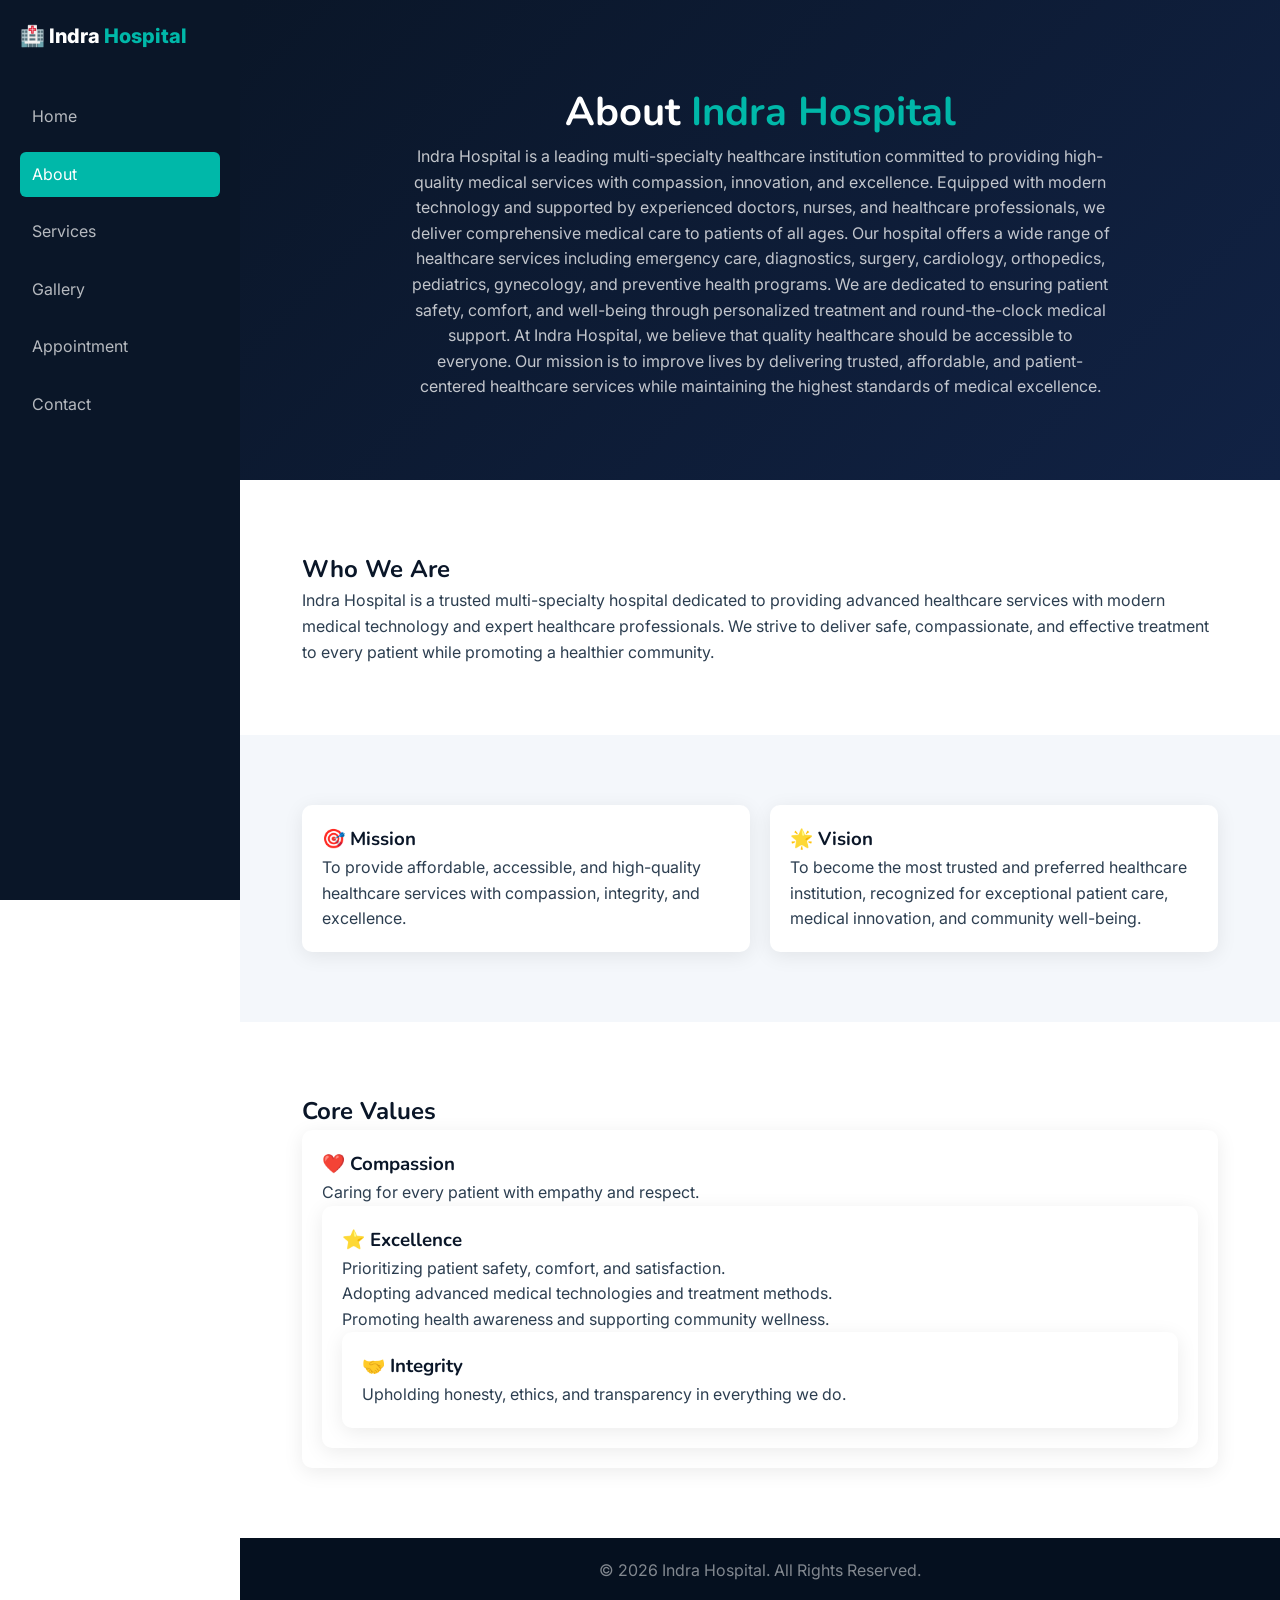
==== about.html @ 6a45970d "first website commit" ====
<!DOCTYPE html>
<html lang="en">

<head>
    <meta charset="UTF-8" />
    <meta name="viewport" content="width=device-width, initial-scale=1.0" />

    <title>About Us | Indra Hospital</title>

    <meta name="description"
        content="Know more about Indra Hospital — our history, mission, vision, experienced doctors, core values, and world-class healthcare services in Hyderabad." />

    <meta name="keywords"
        content="About Indra Hospital, Healthcare Hyderabad, Multi-specialty Hospital, Doctors, Medical Services, Hospital History" />

    <link href="https://fonts.googleapis.com/css2?family=Nunito:wght@400;600;700;800;900&family=Inter:wght@400;500;600&display=swap" rel="stylesheet" />

    <style>
        * {
            margin: 0;
            padding: 0;
            box-sizing: border-box;
        }

        :root {
            --navy: #0A1628;
            --teal: #00B8A9;
            --teal-dark: #009688;
            --white: #FFFFFF;
            --grey-bg: #F4F7FB;
            --text: #2C3E50;
            --muted: #6B7C93;
        }

        body {
            font-family: 'Inter', sans-serif;
            color: var(--text);
            background: var(--white);
            line-height: 1.6;

            /* IMPORTANT: shift content for sidebar */
            margin-left: 240px;
        }

        h1, h2, h3 {
            font-family: 'Nunito', sans-serif;
            color: var(--navy);
        }

        a {
            text-decoration: none;
        }

        /* ================= LEFT SIDEBAR ================= */
        .sidebar {
            position: fixed;
            top: 0;
            left: 0;
            width: 240px;
            height: 100vh;
            background: var(--navy);
            padding: 20px;
            display: flex;
            flex-direction: column;
        }

        .logo {
            font-size: 20px;
            font-weight: 800;
            color: white;
            margin-bottom: 30px;
        }

        .logo span {
            color: var(--teal);
        }

        .sidebar ul {
            list-style: none;
        }

        .sidebar ul li {
            margin: 12px 0;
        }

        .sidebar ul li a {
            display: block;
            padding: 10px 12px;
            border-radius: 6px;
            color: rgba(255,255,255,0.7);
            transition: 0.3s;
        }

        .sidebar ul li a:hover {
            background: rgba(0,184,169,0.2);
            color: white;
        }

        .sidebar ul li a.active {
            background: var(--teal);
            color: white;
        }

        /* ================= HERO ================= */
        .hero {
            background: linear-gradient(135deg, var(--navy), #112244);
            padding: 80px 6%;
            color: white;
            text-align: center;
        }

        .hero h1 {
            font-size: 2.5rem;
            color: white;
        }

        .hero span {
            color: var(--teal);
        }

        .hero p {
            margin-top: 15px;
            color: rgba(255,255,255,0.75);
            max-width: 700px;
            margin: auto;
        }

        section {
            padding: 70px 6%;
        }

        .section-grey {
            background: var(--grey-bg);
        }

        .grid {
            display: grid;
            grid-template-columns: repeat(auto-fit, minmax(280px, 1fr));
            gap: 20px;
        }

        .card {
            background: white;
            padding: 20px;
            border-radius: 10px;
            box-shadow: 0 4px 20px rgba(0,0,0,0.08);
        }

        footer {
            text-align: center;
            padding: 20px;
            background: #05101f;
            color: rgba(255,255,255,0.5);
        }

        /* ================= RESPONSIVE ================= */
        @media(max-width:768px) {
            .sidebar {
                position: relative;
                width: 100%;
                height: auto;
            }

            body {
                margin-left: 0;
            }
        }
    </style>
</head>

<body>

    <!-- ================= LEFT SIDEBAR ================= -->
    <div class="sidebar">

        <div class="logo">🏥 Indra <span>Hospital</span></div>

        <ul>
            <li><a href="index.html">Home</a></li>
            <li><a class="active" href="about.html">About</a></li>
            <li><a href="services.html">Services</a></li>
            <li><a href="gallery.html">Gallery</a></li>
            <li><a href="appointment.html">Appointment</a></li>
            <li><a href="contact.html">Contact</a></li>
        </ul>

    </div>

    <!-- ================= HERO ================= -->
    <section class="hero">
        <h1>About <span>Indra Hospital</span></h1>
        <p>
            Indra Hospital is a leading multi-specialty healthcare institution committed to providing high-quality medical services with compassion, innovation, and excellence. Equipped with modern technology and supported by experienced doctors, nurses, and healthcare professionals, we deliver comprehensive medical care to patients of all ages.

Our hospital offers a wide range of healthcare services including emergency care, diagnostics, surgery, cardiology, orthopedics, pediatrics, gynecology, and preventive health programs. We are dedicated to ensuring patient safety, comfort, and well-being through personalized treatment and round-the-clock medical support.

At Indra Hospital, we believe that quality healthcare should be accessible to everyone. Our mission is to improve lives by delivering trusted, affordable, and patient-centered healthcare services while maintaining the highest standards of medical excellence.
        </p>
    </section>

    <!-- INTRO -->
    <section>
        <h2>Who We Are</h2>
        <p>Indra Hospital is a trusted multi-specialty hospital dedicated to providing advanced healthcare services
             with modern medical technology and expert healthcare professionals. We strive to deliver safe, compassionate, 
             and effective treatment to every patient while promoting a healthier community.
</p>
    </section>

    <!-- MISSION / VISION -->
    <section class="section-grey">
        <div class="grid">

            <div class="card">
                <h3>🎯 Mission</h3>
                <p>To provide affordable, accessible, and high-quality healthcare services with compassion, integrity, and excellence.</p>
            </div>

            <div class="card">
                <h3>🌟 Vision</h3>
                <p>To become the most trusted and preferred healthcare institution, recognized for exceptional patient care, medical innovation, and community well-being.</p>
            </div>

        </div>
    </section>

    <!-- VALUES -->
    <section>
        <h2>Core Values</h2>

        <div class="grid">

            <div class="card">

                <h3>❤️ Compassion</h3>
                <p> Caring for every patient with empathy and respect.</p>
            <div class="card"> 
               <h3> ⭐ Excellence</h3>
               <p> Prioritizing patient safety, comfort, and satisfaction.</p>
               <p>Adopting advanced medical technologies and treatment methods.</p>
               <p>Promoting health awareness and supporting community wellness.</p>
            <div class="card"> 
                <h3>🤝 Integrity</h3>
                <p>Upholding honesty, ethics, and transparency in everything we do.</p>

        </div>
    </section>

    <footer>
        © 2026 Indra Hospital. All Rights Reserved.
    </footer>

</body>
</html>
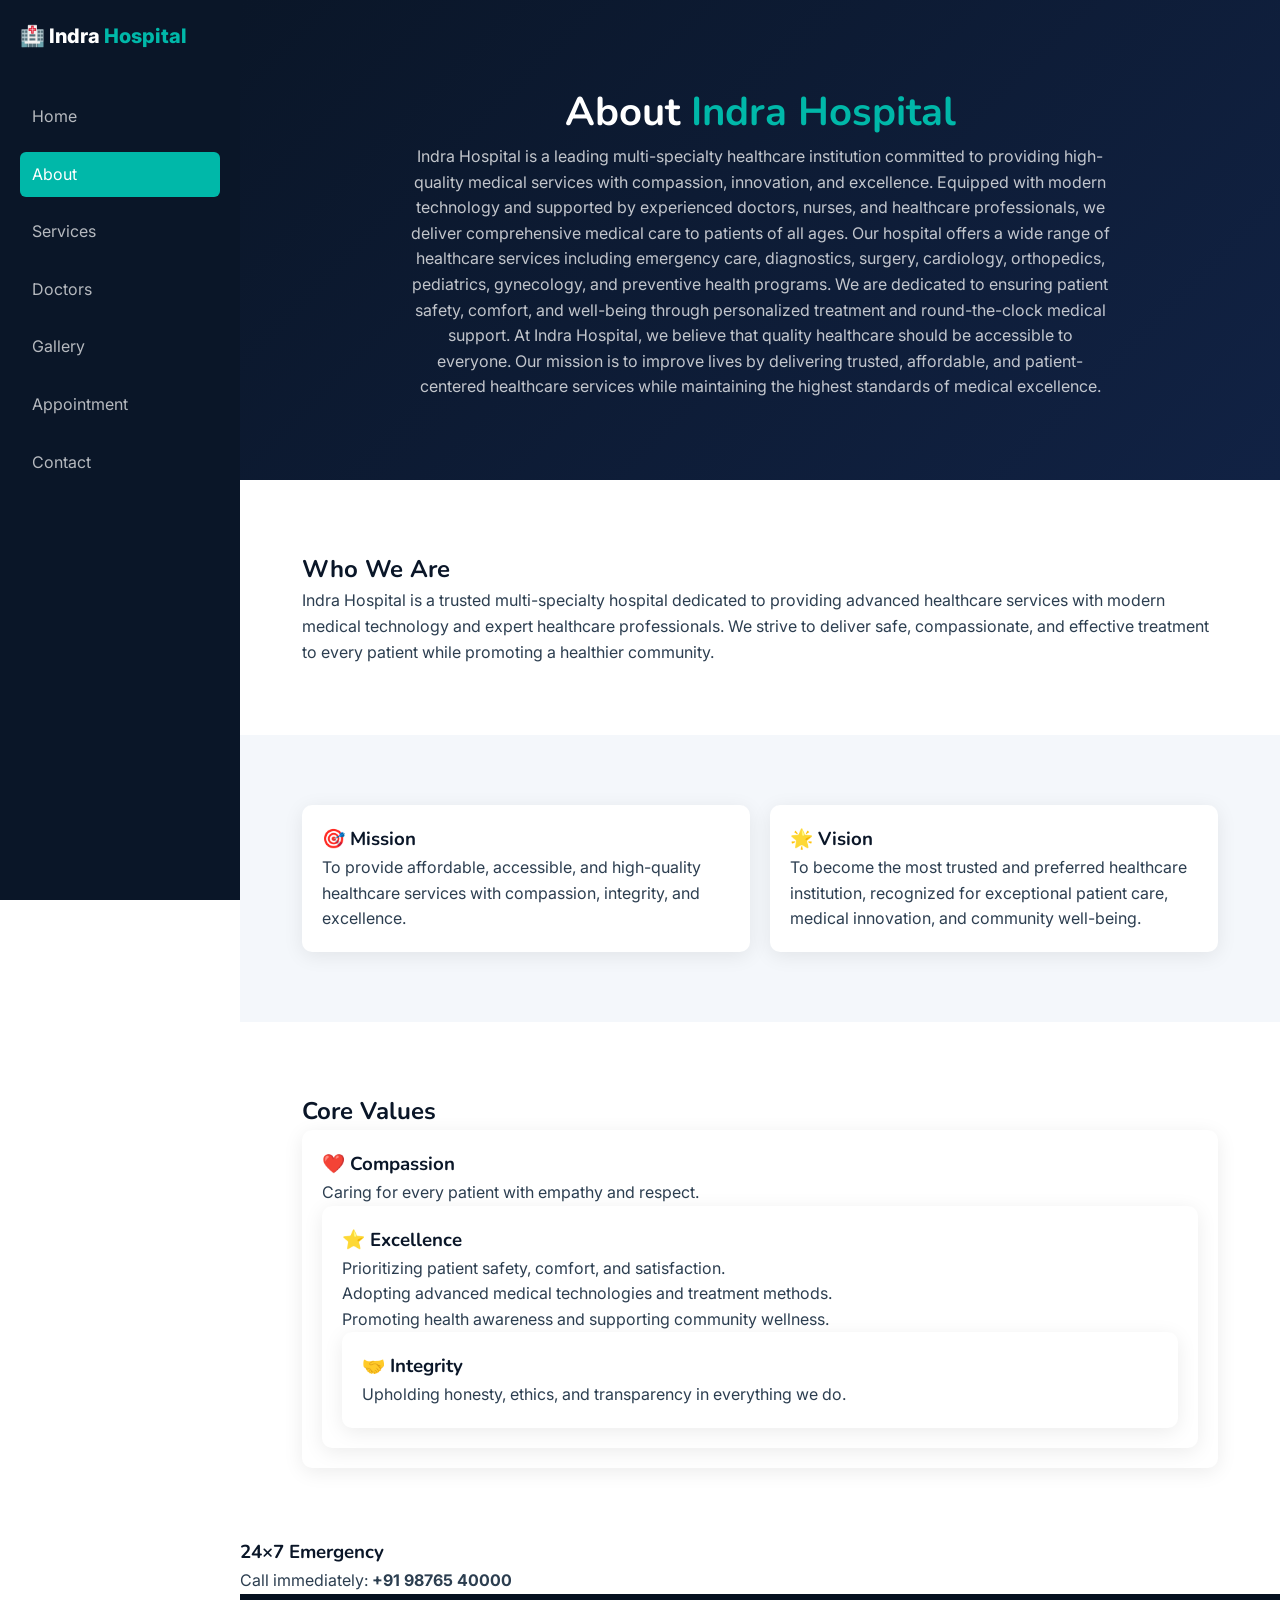
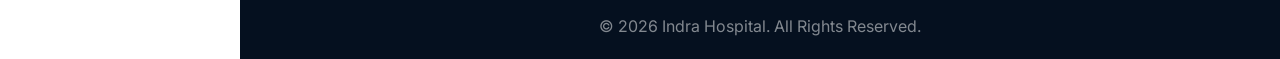
==== commit 822be5b2: "initial commit" ====
--- a/about.html
+++ b/about.html
@@ -179,6 +179,7 @@
             <li><a href="index.html">Home</a></li>
             <li><a class="active" href="about.html">About</a></li>
             <li><a href="services.html">Services</a></li>
+            <li><a href="doctors.html" >Doctors</a></li>
             <li><a href="gallery.html">Gallery</a></li>
             <li><a href="appointment.html">Appointment</a></li>
             <li><a href="contact.html">Contact</a></li>
@@ -243,8 +244,16 @@
                 <h3>🤝 Integrity</h3>
                 <p>Upholding honesty, ethics, and transparency in everything we do.</p>
 
+
+
         </div>
-    </section>
+
+        
+    </section>
+    <div class="emergency">
+                <h3>24×7 Emergency</h3>
+                <p>Call immediately: <strong>+91 98765 40000</strong></p>
+            </div>
 
     <footer>
         © 2026 Indra Hospital. All Rights Reserved.
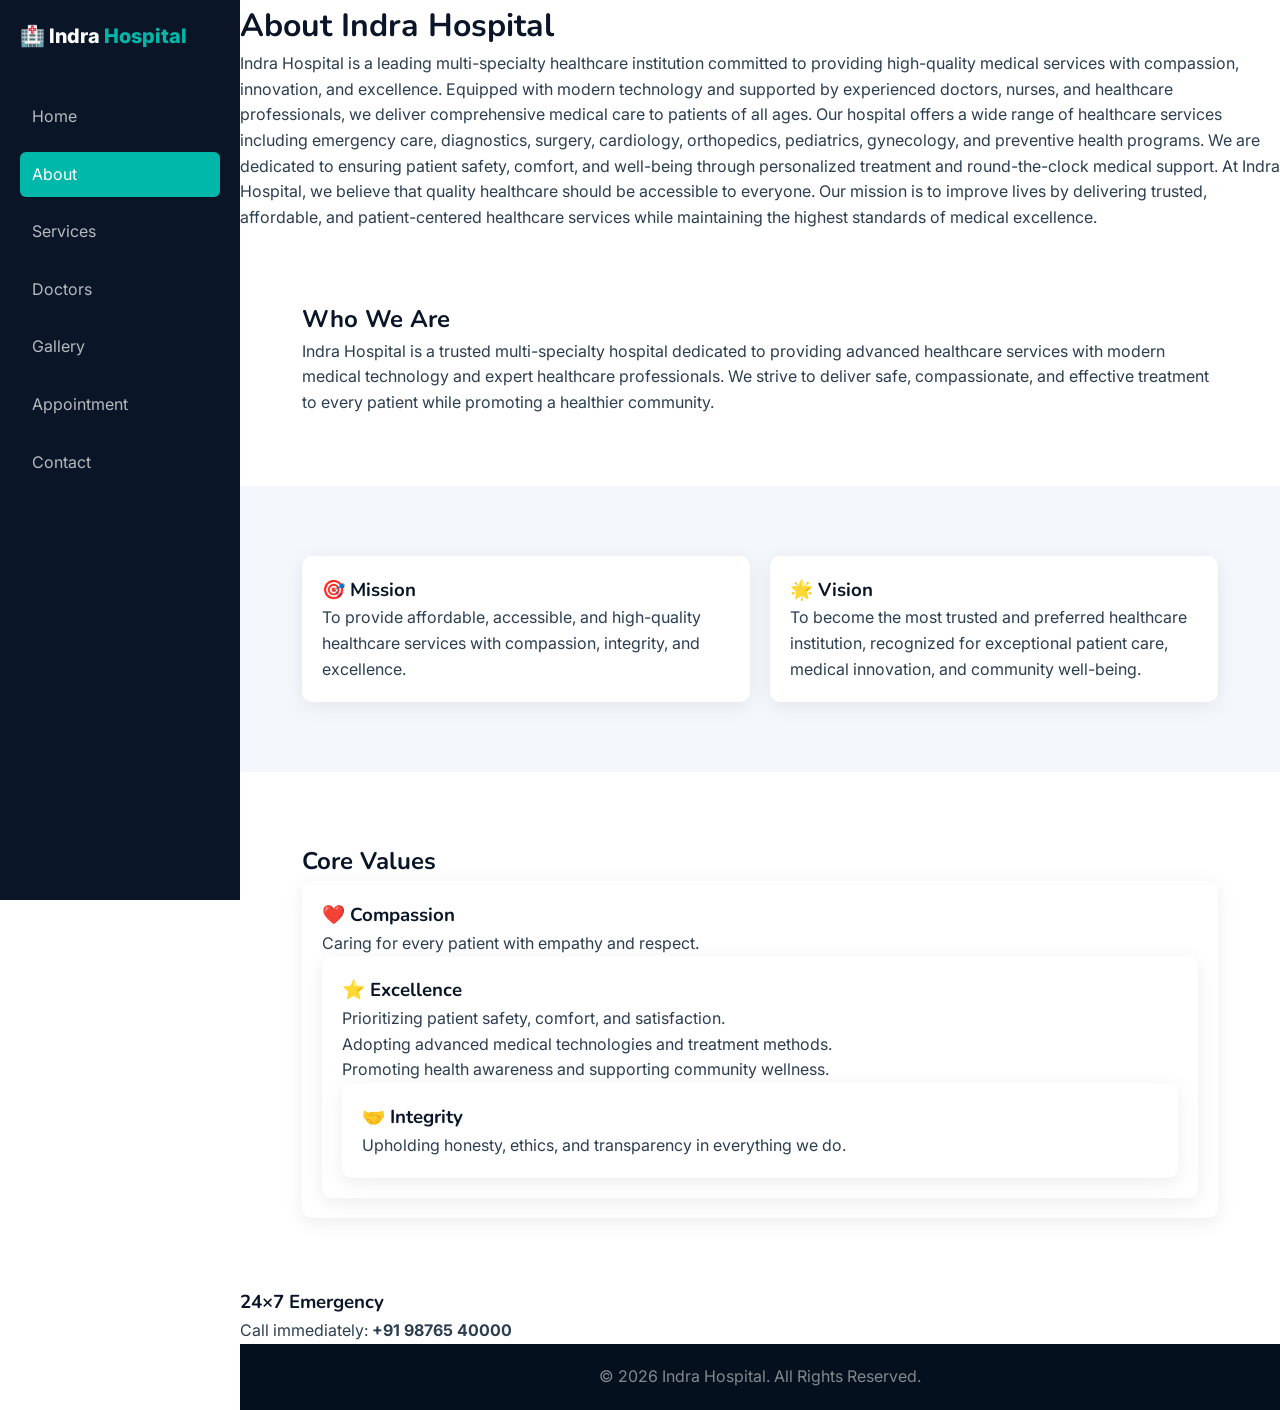
==== commit c3151380: "updated helath care website" ====
--- a/about.html
+++ b/about.html
@@ -38,7 +38,7 @@
             background: var(--white);
             line-height: 1.6;
 
-            /* IMPORTANT: shift content for sidebar */
+             
             margin-left: 240px;
         }
 
@@ -51,7 +51,7 @@
             text-decoration: none;
         }
 
-        /* ================= LEFT SIDEBAR ================= */
+        
         .sidebar {
             position: fixed;
             top: 0;
@@ -101,7 +101,7 @@
             color: white;
         }
 
-        /* ================= HERO ================= */
+        
         .hero {
             background: linear-gradient(135deg, var(--navy), #112244);
             padding: 80px 6%;
@@ -153,7 +153,7 @@
             color: rgba(255,255,255,0.5);
         }
 
-        /* ================= RESPONSIVE ================= */
+        
         @media(max-width:768px) {
             .sidebar {
                 position: relative;
@@ -170,7 +170,7 @@
 
 <body>
 
-    <!-- ================= LEFT SIDEBAR ================= -->
+    
     <div class="sidebar">
 
         <div class="logo">🏥 Indra <span>Hospital</span></div>
@@ -187,8 +187,7 @@
 
     </div>
 
-    <!-- ================= HERO ================= -->
-    <section class="hero">
+    
         <h1>About <span>Indra Hospital</span></h1>
         <p>
             Indra Hospital is a leading multi-specialty healthcare institution committed to providing high-quality medical services with compassion, innovation, and excellence. Equipped with modern technology and supported by experienced doctors, nurses, and healthcare professionals, we deliver comprehensive medical care to patients of all ages.
@@ -199,7 +198,7 @@
         </p>
     </section>
 
-    <!-- INTRO -->
+   
     <section>
         <h2>Who We Are</h2>
         <p>Indra Hospital is a trusted multi-specialty hospital dedicated to providing advanced healthcare services
@@ -208,7 +207,7 @@
 </p>
     </section>
 
-    <!-- MISSION / VISION -->
+    
     <section class="section-grey">
         <div class="grid">
 
@@ -225,7 +224,7 @@
         </div>
     </section>
 
-    <!-- VALUES -->
+    
     <section>
         <h2>Core Values</h2>
 
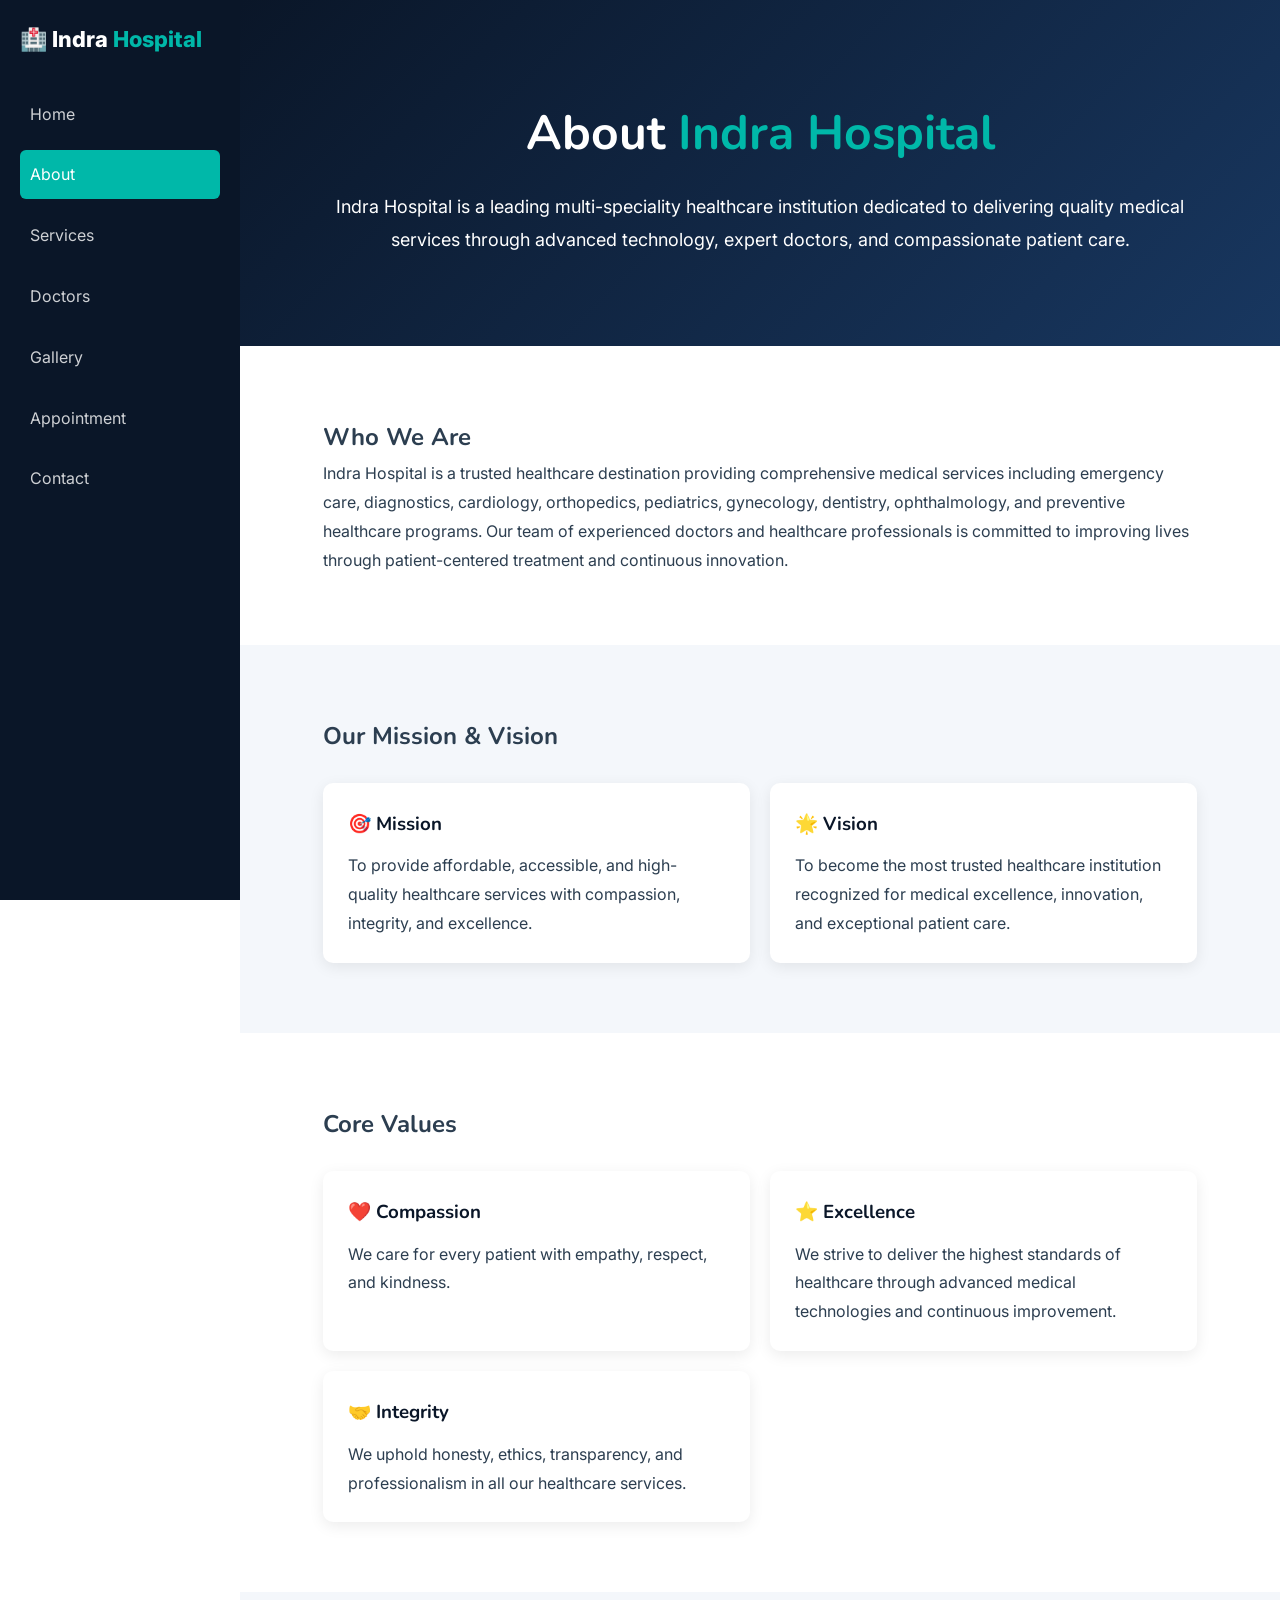
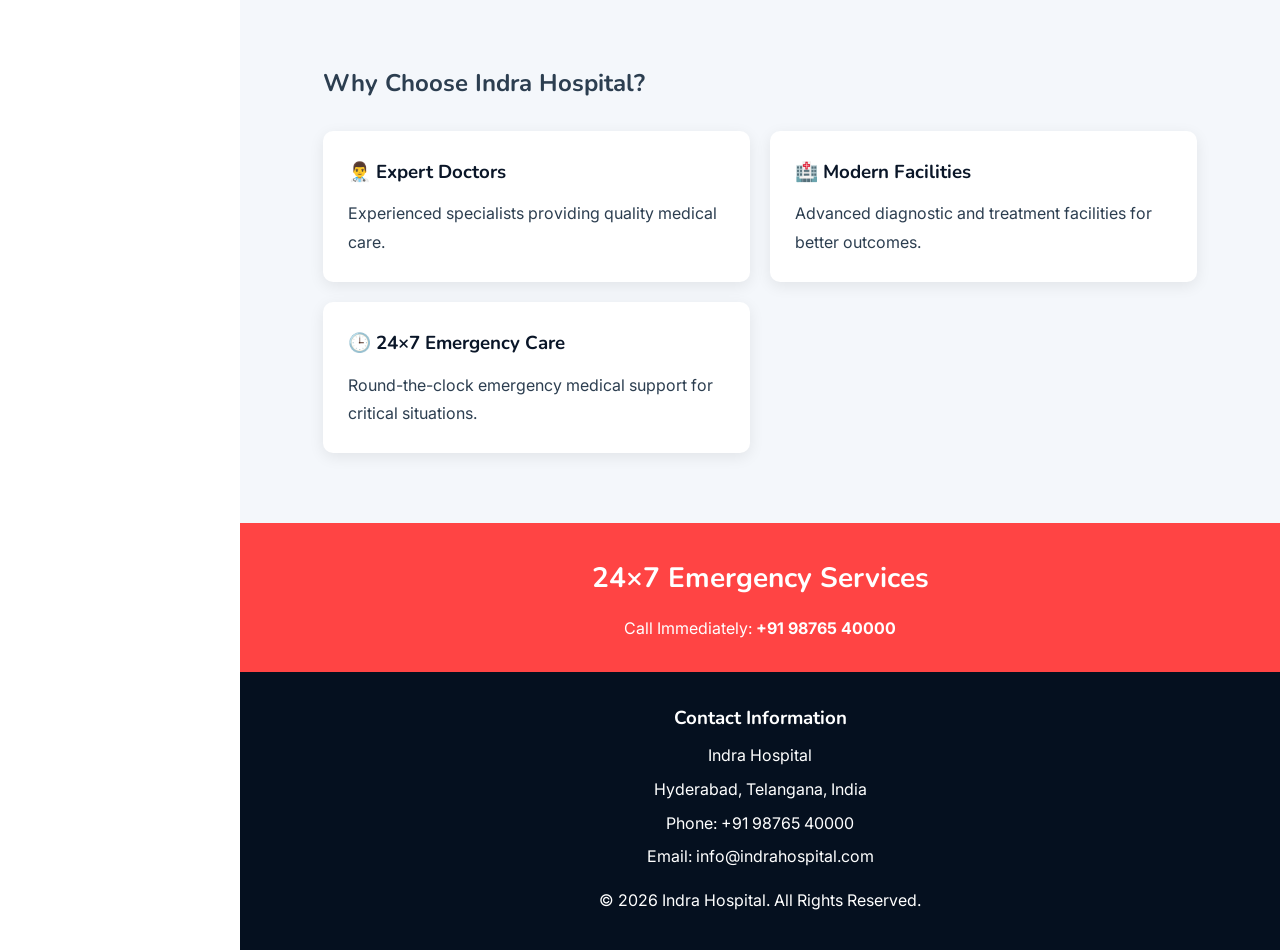
==== commit 9da10080: "updated seo audit in  indra hospital website" ====
--- a/about.html
+++ b/about.html
@@ -2,184 +2,220 @@
 <html lang="en">
 
 <head>
-    <meta charset="UTF-8" />
-    <meta name="viewport" content="width=device-width, initial-scale=1.0" />
-
-    <title>About Us | Indra Hospital</title>
+    <meta charset="UTF-8">
+    <meta name="viewport" content="width=device-width, initial-scale=1.0">
+
+    <title>About Indra Hospital | Multi-Speciality Healthcare Services</title>
 
     <meta name="description"
-        content="Know more about Indra Hospital — our history, mission, vision, experienced doctors, core values, and world-class healthcare services in Hyderabad." />
+        content="Learn about Indra Hospital, our mission, vision, healthcare services, experienced doctors, and commitment to providing quality medical care.">
 
     <meta name="keywords"
-        content="About Indra Hospital, Healthcare Hyderabad, Multi-specialty Hospital, Doctors, Medical Services, Hospital History" />
-
-    <link href="https://fonts.googleapis.com/css2?family=Nunito:wght@400;600;700;800;900&family=Inter:wght@400;500;600&display=swap" rel="stylesheet" />
+        content="Indra Hospital, About Hospital, Healthcare Services, Doctors, Medical Care, Hyderabad Hospital">
+
+    <meta name="author" content="Indra Hospital">
+
+    <link rel="canonical" href="https://yourwebsiteurl.com/about.html">
+
+    <script type="application/ld+json">
+    {
+      "@context":"https://schema.org",
+      "@type":"Hospital",
+      "name":"Indra Hospital",
+      "telephone":"+91 98765 40000",
+      "address":{
+        "@type":"PostalAddress",
+        "addressLocality":"Hyderabad",
+        "addressRegion":"Telangana",
+        "addressCountry":"India"
+      }
+    }
+    </script>
+
+    <link href="https://fonts.googleapis.com/css2?family=Nunito:wght@400;700;800&family=Inter:wght@400;500;600&display=swap" rel="stylesheet">
 
     <style>
-        * {
-            margin: 0;
-            padding: 0;
-            box-sizing: border-box;
-        }
-
-        :root {
-            --navy: #0A1628;
-            --teal: #00B8A9;
-            --teal-dark: #009688;
-            --white: #FFFFFF;
-            --grey-bg: #F4F7FB;
-            --text: #2C3E50;
-            --muted: #6B7C93;
-        }
-
-        body {
-            font-family: 'Inter', sans-serif;
-            color: var(--text);
-            background: var(--white);
-            line-height: 1.6;
-
-             
-            margin-left: 240px;
-        }
-
-        h1, h2, h3 {
-            font-family: 'Nunito', sans-serif;
-            color: var(--navy);
-        }
-
-        a {
-            text-decoration: none;
-        }
-
-        
-        .sidebar {
-            position: fixed;
-            top: 0;
-            left: 0;
-            width: 240px;
-            height: 100vh;
-            background: var(--navy);
-            padding: 20px;
-            display: flex;
-            flex-direction: column;
-        }
-
-        .logo {
-            font-size: 20px;
-            font-weight: 800;
-            color: white;
-            margin-bottom: 30px;
-        }
-
-        .logo span {
-            color: var(--teal);
-        }
-
-        .sidebar ul {
-            list-style: none;
-        }
-
-        .sidebar ul li {
-            margin: 12px 0;
-        }
-
-        .sidebar ul li a {
-            display: block;
-            padding: 10px 12px;
-            border-radius: 6px;
-            color: rgba(255,255,255,0.7);
-            transition: 0.3s;
-        }
-
-        .sidebar ul li a:hover {
-            background: rgba(0,184,169,0.2);
-            color: white;
-        }
-
-        .sidebar ul li a.active {
-            background: var(--teal);
-            color: white;
-        }
-
-        
-        .hero {
-            background: linear-gradient(135deg, var(--navy), #112244);
-            padding: 80px 6%;
-            color: white;
-            text-align: center;
-        }
-
-        .hero h1 {
-            font-size: 2.5rem;
-            color: white;
-        }
-
-        .hero span {
-            color: var(--teal);
-        }
-
-        .hero p {
-            margin-top: 15px;
-            color: rgba(255,255,255,0.75);
-            max-width: 700px;
-            margin: auto;
-        }
-
-        section {
-            padding: 70px 6%;
-        }
-
-        .section-grey {
-            background: var(--grey-bg);
-        }
-
-        .grid {
-            display: grid;
-            grid-template-columns: repeat(auto-fit, minmax(280px, 1fr));
-            gap: 20px;
-        }
-
-        .card {
-            background: white;
-            padding: 20px;
-            border-radius: 10px;
-            box-shadow: 0 4px 20px rgba(0,0,0,0.08);
-        }
-
-        footer {
-            text-align: center;
-            padding: 20px;
-            background: #05101f;
-            color: rgba(255,255,255,0.5);
-        }
-
-        
-        @media(max-width:768px) {
-            .sidebar {
-                position: relative;
-                width: 100%;
-                height: auto;
+        *{
+            margin:0;
+            padding:0;
+            box-sizing:border-box;
+        }
+
+        :root{
+            --navy:#0A1628;
+            --teal:#00B8A9;
+            --white:#ffffff;
+            --grey:#F4F7FB;
+            --text:#2C3E50;
+        }
+
+        body{
+            font-family:'Inter',sans-serif;
+            color:var(--text);
+            margin-left:240px;
+            line-height:1.8;
+        }
+
+        h1,h2,h3{
+            font-family:'Nunito',sans-serif;
+        }
+
+        a{
+            text-decoration:none;
+        }
+
+        /* Sidebar */
+
+        .sidebar{
+            position:fixed;
+            top:0;
+            left:0;
+            width:240px;
+            height:100vh;
+            background:var(--navy);
+            padding:20px;
+        }
+
+        .logo{
+            color:white;
+            font-size:22px;
+            font-weight:800;
+            margin-bottom:30px;
+        }
+
+        .logo span{
+            color:var(--teal);
+        }
+
+        .sidebar ul{
+            list-style:none;
+        }
+
+        .sidebar ul li{
+            margin:12px 0;
+        }
+
+        .sidebar ul li a{
+            display:block;
+            color:rgba(255,255,255,0.8);
+            padding:10px;
+            border-radius:6px;
+        }
+
+        .sidebar ul li a:hover,
+        .sidebar ul li a.active{
+            background:var(--teal);
+            color:white;
+        }
+
+        /* Hero */
+
+        .hero{
+            background:linear-gradient(135deg,#0A1628,#183760);
+            color:white;
+            text-align:center;
+            padding:90px 8%;
+        }
+
+        .hero h1{
+            font-size:48px;
+            color:white;
+            margin-bottom:15px;
+        }
+
+        .hero span{
+            color:var(--teal);
+        }
+
+        .hero p{
+            max-width:850px;
+            margin:auto;
+            font-size:18px;
+        }
+
+        section{
+            padding:70px 8%;
+        }
+
+        .section-grey{
+            background:var(--grey);
+        }
+
+        .grid{
+            display:grid;
+            grid-template-columns:repeat(auto-fit,minmax(280px,1fr));
+            gap:20px;
+            margin-top:25px;
+        }
+
+        .card{
+            background:white;
+            padding:25px;
+            border-radius:10px;
+            box-shadow:0 4px 15px rgba(0,0,0,0.08);
+        }
+
+        .card h3{
+            margin-bottom:10px;
+            color:var(--navy);
+        }
+
+        .emergency{
+            background:#ff4444;
+            color:white;
+            text-align:center;
+            padding:30px;
+        }
+
+        .emergency h3{
+            font-size:28px;
+            margin-bottom:10px;
+        }
+
+        footer{
+            background:#05101f;
+            color:white;
+            text-align:center;
+            padding:30px;
+        }
+
+        footer p{
+            margin:5px 0;
+        }
+
+        @media(max-width:768px){
+
+            body{
+                margin-left:0;
             }
 
-            body {
-                margin-left: 0;
+            .sidebar{
+                position:relative;
+                width:100%;
+                height:auto;
             }
+
+            .hero h1{
+                font-size:34px;
+            }
         }
     </style>
+
 </head>
 
 <body>
 
-    
     <div class="sidebar">
 
-        <div class="logo">🏥 Indra <span>Hospital</span></div>
+        <div class="logo">
+            🏥 Indra <span>Hospital</span>
+        </div>
 
         <ul>
             <li><a href="index.html">Home</a></li>
             <li><a class="active" href="about.html">About</a></li>
             <li><a href="services.html">Services</a></li>
-            <li><a href="doctors.html" >Doctors</a></li>
+            <li><a href="doctors.html">Doctors</a></li>
             <li><a href="gallery.html">Gallery</a></li>
             <li><a href="appointment.html">Appointment</a></li>
             <li><a href="contact.html">Contact</a></li>
@@ -187,76 +223,127 @@
 
     </div>
 
-    
+    <section class="hero">
+
         <h1>About <span>Indra Hospital</span></h1>
+
         <p>
-            Indra Hospital is a leading multi-specialty healthcare institution committed to providing high-quality medical services with compassion, innovation, and excellence. Equipped with modern technology and supported by experienced doctors, nurses, and healthcare professionals, we deliver comprehensive medical care to patients of all ages.
-
-Our hospital offers a wide range of healthcare services including emergency care, diagnostics, surgery, cardiology, orthopedics, pediatrics, gynecology, and preventive health programs. We are dedicated to ensuring patient safety, comfort, and well-being through personalized treatment and round-the-clock medical support.
-
-At Indra Hospital, we believe that quality healthcare should be accessible to everyone. Our mission is to improve lives by delivering trusted, affordable, and patient-centered healthcare services while maintaining the highest standards of medical excellence.
+            Indra Hospital is a leading multi-speciality healthcare institution dedicated to delivering quality medical services through advanced technology, expert doctors, and compassionate patient care.
         </p>
-    </section>
-
-   
+
+    </section>
+
     <section>
+
         <h2>Who We Are</h2>
-        <p>Indra Hospital is a trusted multi-specialty hospital dedicated to providing advanced healthcare services
-             with modern medical technology and expert healthcare professionals. We strive to deliver safe, compassionate, 
-             and effective treatment to every patient while promoting a healthier community.
-</p>
-    </section>
-
-    
+
+        <p>
+            Indra Hospital is a trusted healthcare destination providing comprehensive medical services including emergency care, diagnostics, cardiology, orthopedics, pediatrics, gynecology, dentistry, ophthalmology, and preventive healthcare programs. Our team of experienced doctors and healthcare professionals is committed to improving lives through patient-centered treatment and continuous innovation.
+        </p>
+
+    </section>
+
     <section class="section-grey">
+
+        <h2>Our Mission & Vision</h2>
+
         <div class="grid">
 
             <div class="card">
                 <h3>🎯 Mission</h3>
-                <p>To provide affordable, accessible, and high-quality healthcare services with compassion, integrity, and excellence.</p>
+                <p>
+                    To provide affordable, accessible, and high-quality healthcare services with compassion, integrity, and excellence.
+                </p>
             </div>
 
             <div class="card">
                 <h3>🌟 Vision</h3>
-                <p>To become the most trusted and preferred healthcare institution, recognized for exceptional patient care, medical innovation, and community well-being.</p>
+                <p>
+                    To become the most trusted healthcare institution recognized for medical excellence, innovation, and exceptional patient care.
+                </p>
             </div>
 
         </div>
-    </section>
-
-    
+
+    </section>
+
     <section>
+
         <h2>Core Values</h2>
 
         <div class="grid">
 
             <div class="card">
-
                 <h3>❤️ Compassion</h3>
-                <p> Caring for every patient with empathy and respect.</p>
-            <div class="card"> 
-               <h3> ⭐ Excellence</h3>
-               <p> Prioritizing patient safety, comfort, and satisfaction.</p>
-               <p>Adopting advanced medical technologies and treatment methods.</p>
-               <p>Promoting health awareness and supporting community wellness.</p>
-            <div class="card"> 
+                <p>
+                    We care for every patient with empathy, respect, and kindness.
+                </p>
+            </div>
+
+            <div class="card">
+                <h3>⭐ Excellence</h3>
+                <p>
+                    We strive to deliver the highest standards of healthcare through advanced medical technologies and continuous improvement.
+                </p>
+            </div>
+
+            <div class="card">
                 <h3>🤝 Integrity</h3>
-                <p>Upholding honesty, ethics, and transparency in everything we do.</p>
-
-
+                <p>
+                    We uphold honesty, ethics, transparency, and professionalism in all our healthcare services.
+                </p>
+            </div>
 
         </div>
 
-        
-    </section>
+    </section>
+
+    <section class="section-grey">
+
+        <h2>Why Choose Indra Hospital?</h2>
+
+        <div class="grid">
+
+            <div class="card">
+                <h3>👨‍⚕️ Expert Doctors</h3>
+                <p>Experienced specialists providing quality medical care.</p>
+            </div>
+
+            <div class="card">
+                <h3>🏥 Modern Facilities</h3>
+                <p>Advanced diagnostic and treatment facilities for better outcomes.</p>
+            </div>
+
+            <div class="card">
+                <h3>🕒 24×7 Emergency Care</h3>
+                <p>Round-the-clock emergency medical support for critical situations.</p>
+            </div>
+
+        </div>
+
+    </section>
+
     <div class="emergency">
-                <h3>24×7 Emergency</h3>
-                <p>Call immediately: <strong>+91 98765 40000</strong></p>
-            </div>
+        <h3>24×7 Emergency Services</h3>
+        <p>Call Immediately: <strong>+91 98765 40000</strong></p>
+    </div>
 
     <footer>
-        © 2026 Indra Hospital. All Rights Reserved.
+
+        <h3>Contact Information</h3>
+
+        <p>Indra Hospital</p>
+        <p>Hyderabad, Telangana, India</p>
+        <p>Phone: +91 98765 40000</p>
+        <p>Email: info@indrahospital.com</p>
+
+        <p style="margin-top:15px;">
+            © 2026 Indra Hospital. All Rights Reserved.
+        </p>
+
     </footer>
+
+    <!-- Paste your Tawk.to Chatbot Code Here -->
 
 </body>
 </html>
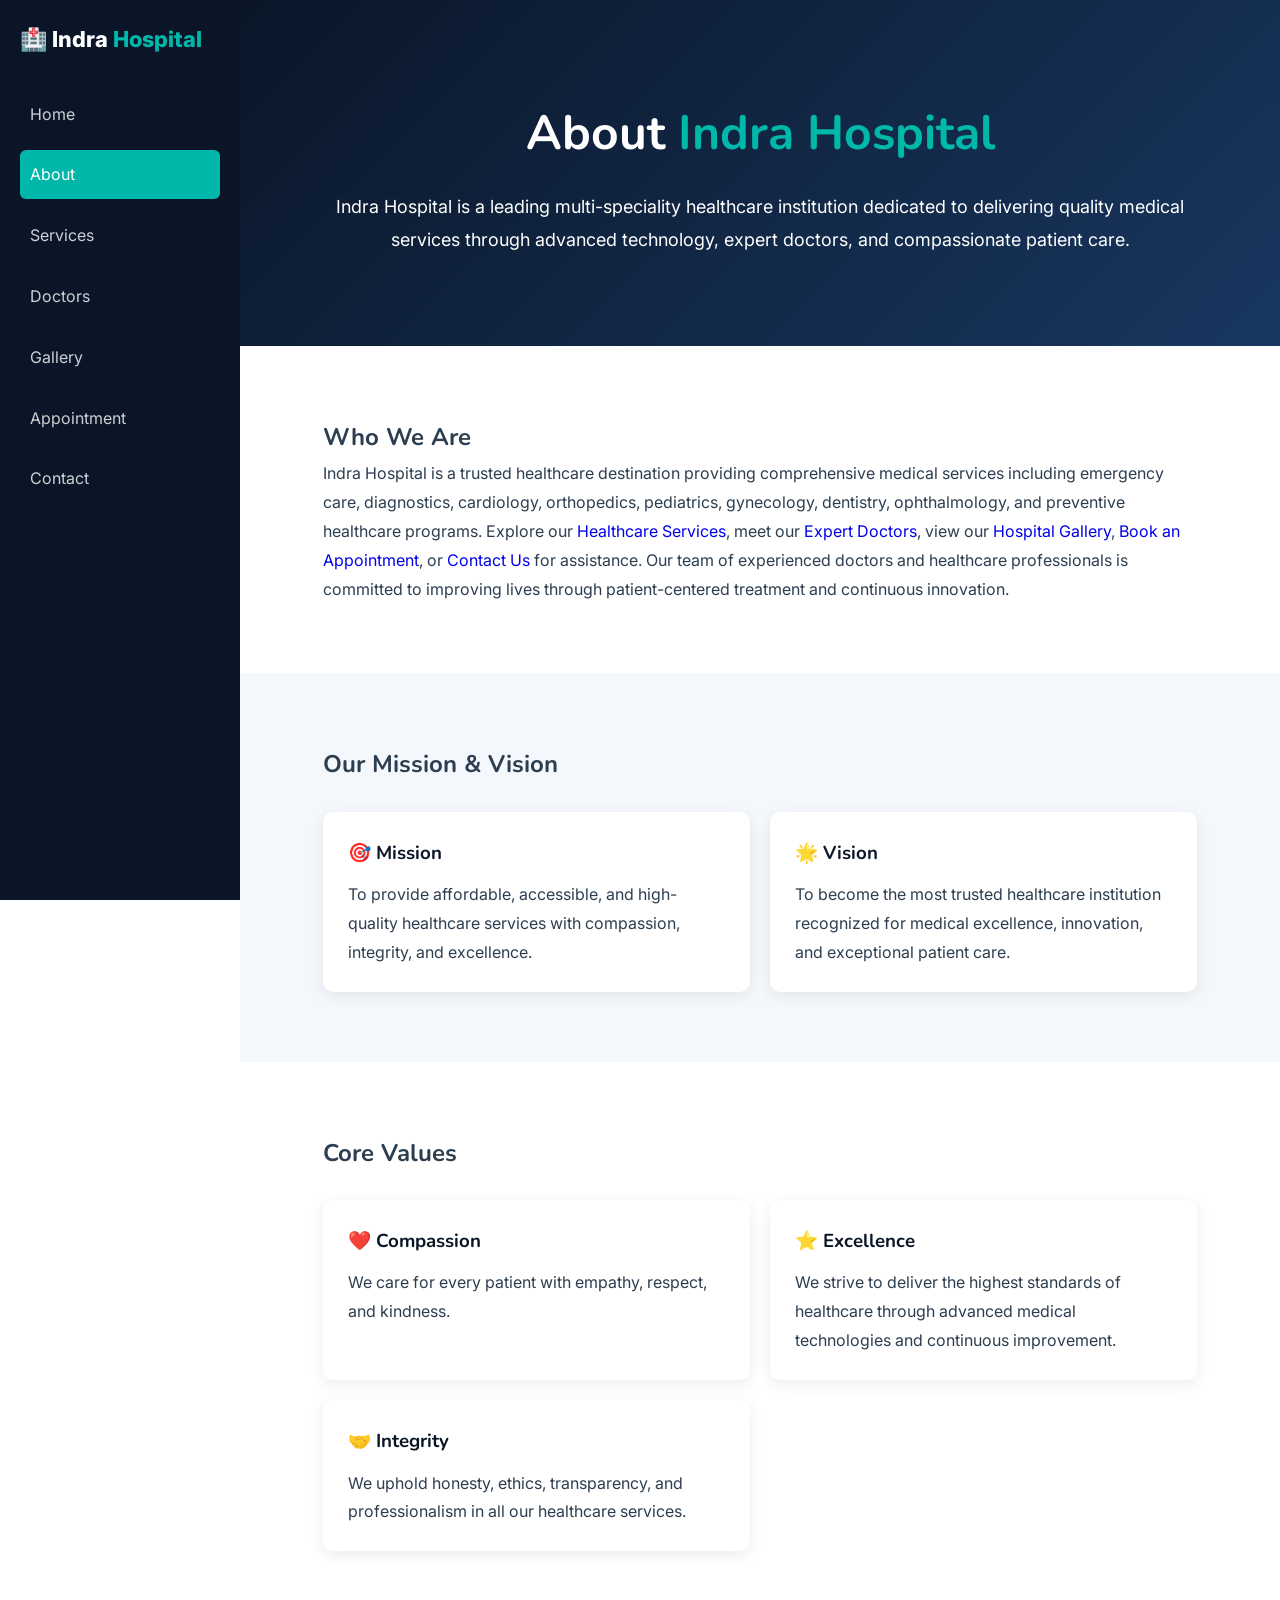
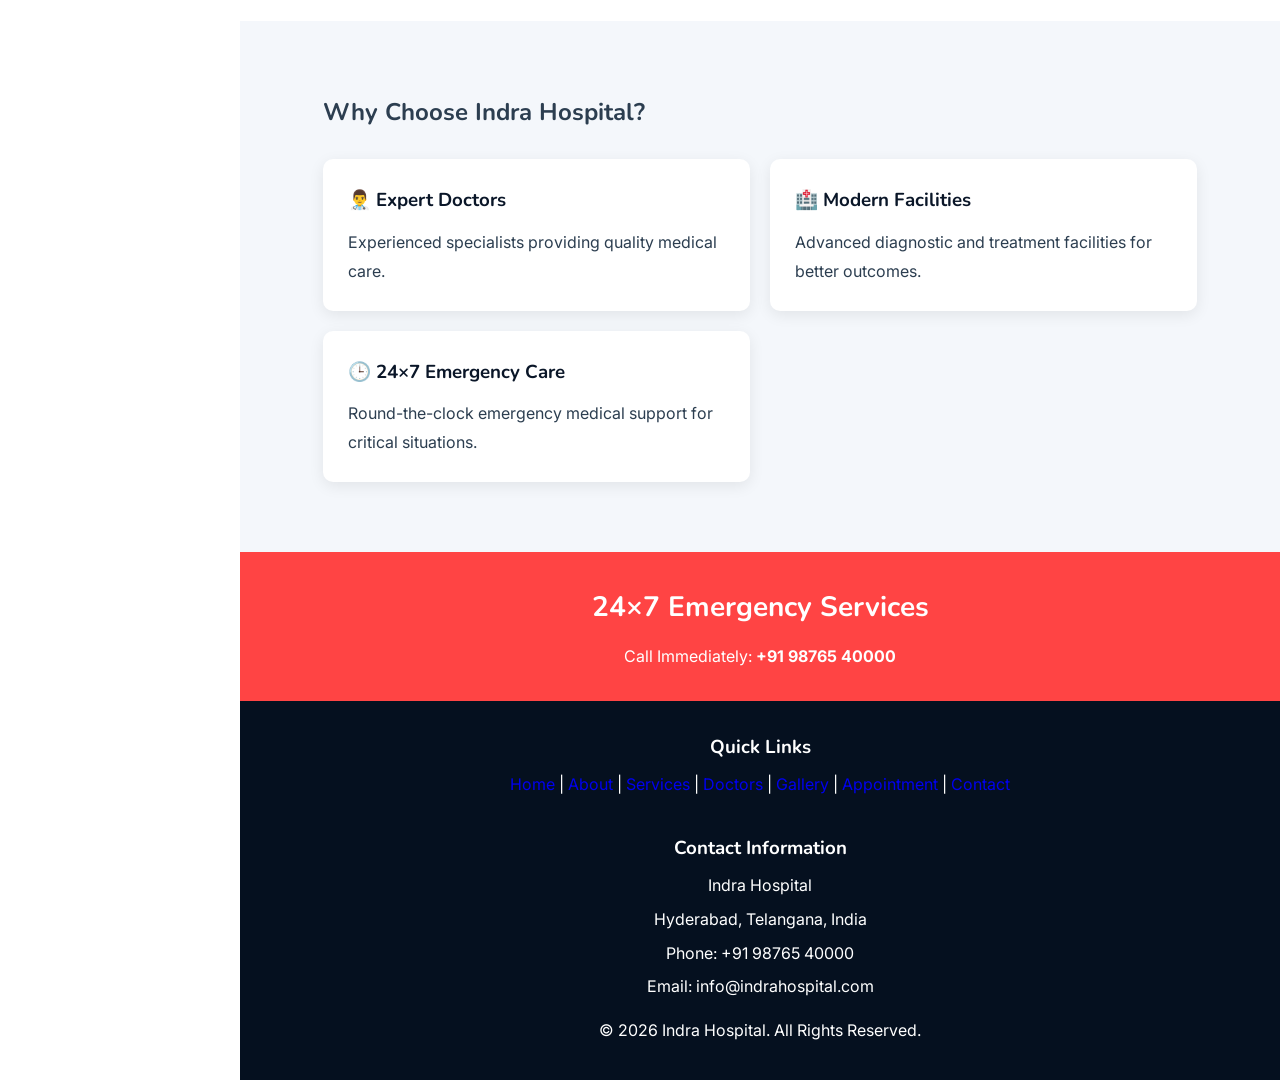
==== commit 642c5792: "updated links" ====
--- a/about.html
+++ b/about.html
@@ -238,8 +238,16 @@
         <h2>Who We Are</h2>
 
         <p>
-            Indra Hospital is a trusted healthcare destination providing comprehensive medical services including emergency care, diagnostics, cardiology, orthopedics, pediatrics, gynecology, dentistry, ophthalmology, and preventive healthcare programs. Our team of experienced doctors and healthcare professionals is committed to improving lives through patient-centered treatment and continuous innovation.
-        </p>
+    Indra Hospital is a trusted healthcare destination providing comprehensive medical services including emergency care, diagnostics, cardiology, orthopedics, pediatrics, gynecology, dentistry, ophthalmology, and preventive healthcare programs.
+
+    Explore our <a href="services.html">Healthcare Services</a>,
+    meet our <a href="doctors.html">Expert Doctors</a>,
+    view our <a href="gallery.html">Hospital Gallery</a>,
+    <a href="appointment.html">Book an Appointment</a>,
+    or <a href="contact.html">Contact Us</a> for assistance.
+
+    Our team of experienced doctors and healthcare professionals is committed to improving lives through patient-centered treatment and continuous innovation.
+    </p>
 
     </section>
 
@@ -328,22 +336,54 @@
         <p>Call Immediately: <strong>+91 98765 40000</strong></p>
     </div>
 
-    <footer>
-
-        <h3>Contact Information</h3>
-
-        <p>Indra Hospital</p>
-        <p>Hyderabad, Telangana, India</p>
-        <p>Phone: +91 98765 40000</p>
-        <p>Email: info@indrahospital.com</p>
-
-        <p style="margin-top:15px;">
-            © 2026 Indra Hospital. All Rights Reserved.
-        </p>
-
-    </footer>
-
-    <!-- Paste your Tawk.to Chatbot Code Here -->
+   <footer>
+
+    <h3>Quick Links</h3>
+
+    <p>
+        <a href="index.html">Home</a> |
+        <a href="about.html">About</a> |
+        <a href="services.html">Services</a> |
+        <a href="doctors.html">Doctors</a> |
+        <a href="gallery.html">Gallery</a> |
+        <a href="appointment.html">Appointment</a> |
+        <a href="contact.html">Contact</a>
+    </p>
+
+    <br>
+
+    <h3>Contact Information</h3>
+
+    <p>Indra Hospital</p>
+    <p>Hyderabad, Telangana, India</p>
+    <p>Phone: +91 98765 40000</p>
+    <p>Email: info@indrahospital.com</p>
+
+    <p style="margin-top:15px;">
+        © 2026 Indra Hospital. All Rights Reserved.
+    </p>
+
+</footer>
+
+    <!-- Paste your tawk.to chat code here -->
+<!--
+<script type="text/javascript">
+   Paste tawk.to code here
+</script>
+-->
+<!--Start of Tawk.to Script-->
+<script type="text/javascript">
+var Tawk_API=Tawk_API||{}, Tawk_LoadStart=new Date();
+(function(){
+var s1=document.createElement("script"),s0=document.getElementsByTagName("script")[0];
+s1.async=true;
+s1.src='https://embed.tawk.to/6a4659ef113c4b1d489fde0c/1jshcul1t';
+s1.charset='UTF-8';
+s1.setAttribute('crossorigin','*');
+s0.parentNode.insertBefore(s1,s0);
+})();
+</script>
+<!--End of Tawk.to Script-->
 
 </body>
 </html>
